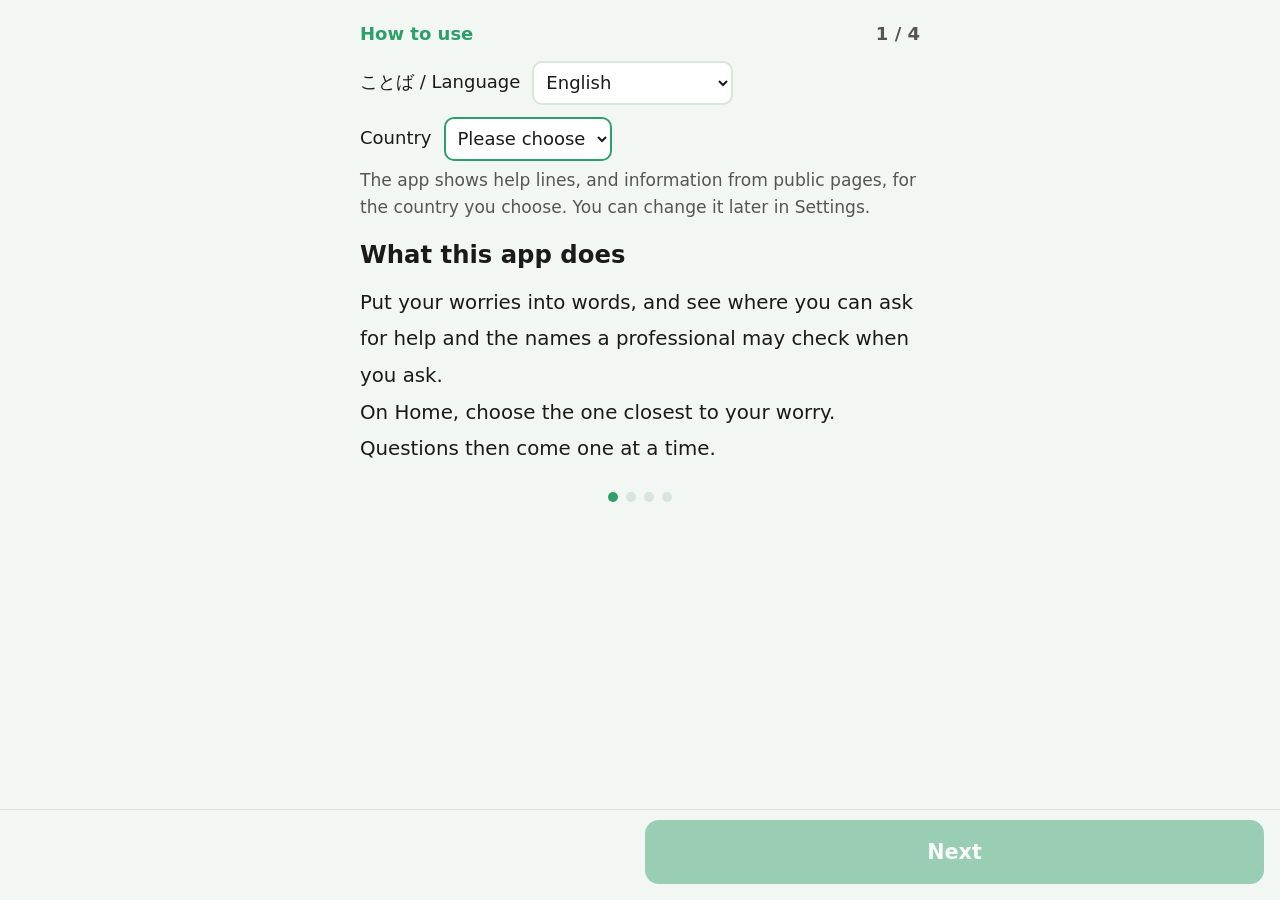
==== index.html @ af81866e "0.9.8: ブラジル(pt+en)を足す" ====
<!DOCTYPE html>
<html lang="ja">
<head>
<meta charset="UTF-8">
<meta name="viewport" content="width=device-width, initial-scale=1, viewport-fit=cover">
<meta name="theme-color" content="#3a8fb7">
<title>困りごとから相談へ・そよぎ</title>
<meta name="description" content="困りごとを言葉にして、相談先と、相談のときに確かめることがある名前を見る道具。診断はしません。端末内のみ・オフライン・登録なし・広告なし。">
<link rel="manifest" href="manifest.json">
<link rel="icon" href="icons/icon-192.png">
<link rel="apple-touch-icon" href="icons/icon-192.png">
<link rel="stylesheet" href="style.css">
</head>
<body class="fs0">
<header id="hd">
  <div id="hd-title">困りごとから相談へ・そよぎ</div>
  <div id="hd-right">
    <div id="lang-wrap">
      <span class="lang-label">Language</span>
      <select id="set-lang" aria-label="Language 言語">
        <option value="ja">日本語</option>
        <option value="en">English</option>
        <option value="fr">Français</option>
        <option value="de">Deutsch</option>
        <option value="es">Español</option>
        <option value="nl">Nederlands</option>
        <option value="ko">한국어</option>
        <option value="zh">繁體中文</option>
        <option value="it">Italiano</option>
        <option value="sv">Svenska</option>
        <option value="pt">Português (Brasil)</option>
      </select>
    </div>
  </div>
</header>

<main id="main">

  <!-- ホーム「えらぶ」(screens/home.js が描く) -->
  <section id="scr-home" class="screen" data-scr="home"></section>
  <!-- 名前のてびき / 相談先 / 知っておきたいこと(ナビ) -->
  <section id="scr-names" class="screen hidden" data-scr="names"></section>
  <section id="scr-madoguchi" class="screen hidden" data-scr="madoguchi"></section>
  <section id="scr-learn" class="screen hidden" data-scr="learn"></section>
  <!-- まとまりの問いと結果(サブ画面・ナビに出さない。screens/flow.js) -->
  <section id="scr-flow" class="screen hidden" data-scr="flow"></section>

  <!-- BUILDER: 画面を足すときは
       <section id="scr-<id>" class="screen hidden" data-scr="<id>"></section>
       を追加し、screens/<id>.js で window.SCREENS.register('<id>', { render(container, api){...} }) する。
       ナビは下の #navbar に <button id="nav-<id>" class="nav-btn" data-scr="<id>"></button> を足す(合計6個まで)。
       i18n.js の nav.<id> にラベルを入れる(ja と en の両方)。sw.js の ASSETS にも screens/<id>.js を足す。 -->

  <!-- せってい(共通シェル。文言は app.js の I18N_MAP が入れる) -->
  <section id="scr-set" class="screen hidden" data-scr="set">
    <h2 id="set-h-normal" class="sec-h"></h2>
    <!-- 国(SPEC_V1 第9節・多国籍版)。国が1つだけのときは app.js が隠す。選択肢は app.js の fillCountrySel -->
    <div id="set-country-row" class="set-row"><span id="lbl-country"></span><select id="set-country" class="set-sel"></select></div>
    <div class="set-row"><span id="lbl-fs"></span><button id="btn-fs" class="set-btn"></button></div>
    <div class="set-row"><span id="lbl-theme"></span><button id="btn-theme" class="set-btn"></button></div>
    <div class="set-row"><span id="lbl-bgm"></span><button id="btn-bgm" class="set-btn"></button></div>
    <div class="set-row"><span id="lbl-sound"></span><button id="btn-sound" class="set-btn"></button></div>

    <!-- BUILDER: アプリ固有の設定行はここに足す(id は set-app-* で) -->
    <div id="set-app-rows"></div>
    <!-- はじめての つかいかた を もう一度(app.js openGuide・GUIDE_AGAIN=false なら隠す) -->
    <div id="set-guide-row" class="set-row"><span id="lbl-guide"></span><button id="btn-guide" class="set-btn"></button></div>

    <h2 id="set-h-backup" class="sec-h"></h2>
    <p id="bk-hint" class="hint"></p>
    <div class="bk-row">
      <button id="bk-export" class="set-btn"></button>
      <button id="bk-import" class="set-btn"></button>
    </div>
    <input id="bk-file" type="file" accept="application/json,.json" class="hidden">

    <p id="set-note" class="hint"></p>
    <p class="credit"><a id="link-privacy" href="privacy.html"></a></p>
    <p class="credit"><a id="about-credit" href="https://soudansoyogi.com/" target="_blank" rel="noopener"></a></p>
    <p id="about-ver" class="credit"></p>
  </section>

</main>

<nav id="navbar">
  <button id="nav-home" class="nav-btn active" data-scr="home"></button>
  <button id="nav-names" class="nav-btn" data-scr="names"></button>
  <button id="nav-madoguchi" class="nav-btn" data-scr="madoguchi"></button>
  <button id="nav-learn" class="nav-btn" data-scr="learn"></button>
  <button id="nav-set" class="nav-btn" data-scr="set"></button>
</nav>

<div id="toast" class="toast"></div>

<script src="audio.js"></script>
<script src="tap.js"></script>
<script src="i18n.js"></script>
<script src="data.js"></script>
<script src="photo.js"></script>
<script src="screens/router.js"></script>
<script src="screens/ui.js"></script>
<script src="screens/home.js"></script>
<script src="screens/flow.js"></script>
<script src="screens/names.js"></script>
<script src="screens/madoguchi.js"></script>
<script src="screens/learn.js"></script>
<script src="app.js"></script>
</body>
</html>
---- style.css ----
/* 困りごとから相談へ・そよぎ スタイル(そよぎアプリ・キット v1)
   ・そよぎブランド4色(明るい緑/水色/白/黒) = 4テーマ(body data-theme)
   ・シェルは縦フレックス(ヘッダー=上固定 / #main=スクロール / ナビ=下固定)。100dvh・特大文字でも下端まで届く
   ・大人の尊厳を保つ落ち着いたトーン。機能色のみ。でか文字・大ボタン(44px以上)・.pressing の沈み込み(tap.js連動)
   ・targetSdk36(エッジtoエッジ)のため上下左右に env(safe-area-inset-*)。画面の上下端に余白を持つ */
:root{
  --brand:#2e9e6b;
  --bg:#f2f7f3;
  --ink:#1a1a1a;
  --card:#ffffff;
  --line:#d7e5da;
  --sub:#555;
  --alert:#d43f3f;
  --ok:#2e9e6b;
}
body[data-theme="aqua"]{ --brand:#2b8fb5; --bg:#eff7fa; --line:#cfe5ee; }
body[data-theme="white"]{ --brand:#3d8a63; --bg:#ffffff; --card:#f7f9f8; --line:#e2e6e4; }
body[data-theme="dark"]{
  --brand:#43c08a; --bg:#191d1b; --card:#242a27; --ink:#f2f2f2; --line:#3a423e; --sub:#b5bdb8;
}

*{ box-sizing:border-box; -webkit-tap-highlight-color:transparent; }
html,body{ margin:0; }
body{
  font-family:"Hiragino Sans","Yu Gothic UI","Noto Sans JP",system-ui,sans-serif;
  background:var(--bg); color:var(--ink);
  line-height:1.6;
  height:100vh; height:100dvh;
  display:flex; flex-direction:column;
  overflow:hidden;
  -webkit-touch-callout:none;
}
/* 繁體中文は日本語のフォントで出すと字形が日本式になる(「說」「骨」など)。台湾の字形のフォントを先に置く(SPEC_V1 第16節) */
html[lang^="zh"] body{
  font-family:"PingFang TC","Microsoft JhengHei","Noto Sans TC","Noto Sans CJK TC","Source Han Sans TC",system-ui,sans-serif;
}
body.fs0{ font-size:18px; }
body.fs1{ font-size:21px; }
body.fs2{ font-size:25px; }

/* ======== ヘッダー(chromeは固定19px=fs2でも肥大させない) ======== */
header#hd{
  background:var(--brand); color:#fff;
  padding:calc(12px + env(safe-area-inset-top)) max(16px, env(safe-area-inset-right)) 12px max(16px, env(safe-area-inset-left));
  font-weight:700; font-size:19px;
  display:flex; align-items:center; justify-content:space-between; gap:14px;
  flex-shrink:0; overflow:hidden;
  min-height:calc(72px + env(safe-area-inset-top));
}
#hd-title{ flex:1; min-width:2.5em; overflow:hidden; text-overflow:ellipsis; white-space:nowrap; }
#hd-right{ display:flex; align-items:flex-end; gap:14px; flex-shrink:0; }
#lang-wrap{ display:flex; flex-direction:column; align-items:center; gap:3px; flex-shrink:0; }
.lang-label{ font-size:.55em; font-weight:700; color:#fff; line-height:1; letter-spacing:.02em; }
#hd #set-lang{
  min-height:44px; font-size:.95em; font-family:inherit;
  border:none; border-radius:8px; padding:2px 6px;
  background:#fff; color:#1a1a1a;
}
.hd-btn{
  min-height:44px; min-width:44px; padding:0 10px;
  border:none; border-radius:8px; background:rgba(255,255,255,.22); color:#fff;
  font-size:1em; font-family:inherit; font-weight:700;
}

/* ======== 本文(ここだけスクロール) ======== */
#main{
  flex:1 1 auto; min-height:0; overflow-y:auto;
  -webkit-overflow-scrolling:touch;
  width:100%; max-width:680px; margin:0 auto;
  padding:16px max(16px, env(safe-area-inset-right)) 24px max(16px, env(safe-area-inset-left));
}
.screen.hidden, .hidden, [hidden]{ display:none !important; }
.scr-title{ font-size:1.3em; margin:0 0 10px; }
.sec-h{ font-size:1.05em; margin:24px 0 8px; }
.hint{ color:var(--sub); font-size:.92em; }
.note{
  background:var(--card); border:1.5px solid var(--brand); border-radius:10px;
  padding:10px 12px; color:var(--ink); font-size:.95em; margin:0 0 10px;
}
.tagline{ font-weight:700; margin:4px 0 14px; }

/* ======== 共通部品 ======== */
.big-btn{
  display:flex; align-items:center; gap:16px; width:100%; font-size:1em;
  min-height:76px; padding:14px 20px; margin:0 0 14px;
  border:2px solid var(--brand); background:var(--card); color:var(--ink);
  border-radius:18px; font-family:inherit; text-align:left;
}
.big-btn .ico{ font-size:1.9em; line-height:1; flex:none; width:1.5em; text-align:center; }
.big-btn .lbl{ font-size:1.2em; font-weight:700; }
.big-btn.primary{ background:var(--brand); color:#fff; }
.big-btn.alert{ border-color:var(--alert); }
.big-btn.huge{ min-height:40vh; min-height:40dvh; justify-content:center; text-align:center; font-size:1.3em; }
.grid2{ display:grid; grid-template-columns:1fr 1fr; gap:12px; }
.grid2 .big-btn{ flex-direction:column; justify-content:center; text-align:center; margin:0; min-height:120px; }
.card{
  background:var(--card); border:2px solid var(--line); border-radius:16px;
  padding:12px 14px; margin:0 0 12px;
}
.card.tappable{ border-color:var(--brand); }
.row{ display:flex; align-items:center; gap:10px; }
.row.between{ justify-content:space-between; }
.btn{
  min-height:52px; min-width:52px; padding:0 18px;
  display:inline-flex; align-items:center; justify-content:center; gap:8px;
  border:2px solid var(--line); background:var(--card); color:var(--ink);
  border-radius:14px; font-family:inherit; font-size:1em; font-weight:700;
}
.btn.primary{ border-color:var(--brand); background:var(--brand); color:#fff; }
.btn.danger{ border-color:#cc3b30; color:#cc3b30; }
body[data-theme="dark"] .btn.danger{ border-color:#ef9a9a; color:#ef9a9a; }
.btn.wide{ width:100%; }
.btn-row{ display:flex; gap:10px; flex-wrap:wrap; margin:10px 0; }
.btn-row .btn{ flex:1; }
.field{ margin:12px 0; }
.field label{ display:block; font-weight:700; margin:0 0 4px; }
.field input[type="text"], .field input[type="number"], .field input[type="date"], .field input[type="time"], .field textarea, .field select{
  width:100%; font-size:1em; font-family:inherit;
  padding:10px; border:2px solid var(--line); border-radius:10px;
  background:var(--card); color:var(--ink);
}
.field textarea{ resize:vertical; min-height:2.6em; }
.list{ margin:0; padding:0; list-style:none; }
.list li{
  background:var(--card); border:2px solid var(--line); border-radius:12px;
  padding:10px 12px; margin:0 0 8px; min-height:52px;
  display:flex; align-items:center; gap:10px;
}
.list li .grow{ flex:1; min-width:0; overflow-wrap:anywhere; }
.chips{ display:flex; flex-wrap:wrap; gap:8px; }
.chip{
  min-height:44px; padding:6px 14px; border-radius:999px;
  border:2px solid var(--line); background:var(--card); color:var(--ink);
  font-family:inherit; font-size:.95em; font-weight:700;
}
.chip.on{ border-color:var(--brand); background:var(--brand); color:#fff; }
.empty{ color:var(--sub); text-align:center; padding:20px 8px; }
.photo-thumb{ width:64px; height:64px; object-fit:cover; border-radius:10px; background:var(--bg); flex:none; }
.photo-big{ width:100%; max-width:min(90vw,420px); aspect-ratio:1/1; object-fit:contain; border-radius:16px; background:var(--card); border:2px solid var(--line); display:block; margin:0 auto; }

/* ======== でか文字・見せる(全画面) ======== */
.ov{
  position:fixed; inset:0; z-index:300; background:var(--bg); color:var(--ink);
  overflow-y:auto; -webkit-overflow-scrolling:touch;
  padding:calc(20px + env(safe-area-inset-top)) max(16px, env(safe-area-inset-right))
          calc(96px + env(safe-area-inset-bottom)) max(16px, env(safe-area-inset-left));
}
.ov.show-white{ background:#fff; color:#1a1a1a; }
.ov.show-black{ background:#000; color:#fff; }
.ov-close{
  position:fixed; min-height:64px; z-index:301;
  bottom:calc(16px + env(safe-area-inset-bottom));
  left:max(16px, env(safe-area-inset-left)); right:max(16px, env(safe-area-inset-right));
  background:var(--brand); color:#fff; border:none; border-radius:12px;
  font-size:1.2em; font-weight:700; font-family:inherit;
}
.show-head{ font-size:1.3em; font-weight:800; border:3px solid var(--brand); border-radius:12px; padding:12px; text-align:center; }
.show-block{ margin-top:18px; }
.show-label{ font-size:.9em; color:var(--sub); font-weight:700; }
.show-value{ font-size:1.9em; font-weight:800; line-height:1.35; background:var(--card); border-radius:10px; padding:10px 12px; overflow-wrap:anywhere; }
.step-text{ font-size:2em; font-weight:800; line-height:1.4; text-align:center; margin:12vh 0 24px; overflow-wrap:anywhere; }
.call-btn{
  display:block; margin-top:10px; min-height:64px; line-height:64px;
  background:#2e9e6b; color:#fff; text-align:center;
  font-size:1.3em; font-weight:800; border-radius:12px; text-decoration:none;
}

/* ======== せってい ======== */
.set-row{
  display:flex; justify-content:space-between; align-items:center;
  min-height:56px; gap:12px; border-bottom:1px solid var(--line);
}
.set-btn{
  min-width:120px; min-height:48px; font-size:1em; font-family:inherit;
  border:2px solid var(--brand); background:var(--card); color:var(--ink);
  border-radius:10px;
}
select{ min-height:48px; font-size:1em; font-family:inherit; }
.bk-row{ display:flex; gap:12px; }
.bk-row .set-btn{ flex:1; }
input[type="file"].hidden{ display:none; }
.credit{ color:var(--sub); margin-top:20px; text-align:center; }
.credit a{ color:var(--brand); text-decoration:underline; display:inline-block; padding:8px 4px; }

/* ======== ナビ(下固定・最大6) ======== */
#navbar{
  flex-shrink:0; display:flex;
  background:var(--card); border-top:2px solid var(--line);
  padding-bottom:max(6px, env(safe-area-inset-bottom));
  padding-left:env(safe-area-inset-left); padding-right:env(safe-area-inset-right);
}
.nav-btn{
  flex:1; min-height:64px; min-width:44px; border:none; background:none;
  font-size:clamp(12px, 3.6vw, 16px); line-height:1.25; word-break:keep-all; font-weight:700; font-family:inherit; color:var(--sub);
  border-top:4px solid transparent; padding:4px 2px;
}
.nav-btn.active{ color:var(--brand); border-top-color:var(--brand); }
.nav-btn.hidden{ display:none; }

/* tap.js の押下フィードバック */
.pressing{ transform:scale(.97); filter:brightness(.92); }

/* アプリの中の確かめの窓(app.js askBox・Play版だけ・2026-09-29)。重ねた画面・写真の切りとりより上、トーストより下 */
.ov.ask-ov{
  z-index:360; background:rgba(0,0,0,.55); display:flex; align-items:center; justify-content:center;
  padding:calc(16px + env(safe-area-inset-top)) max(16px, env(safe-area-inset-right))
          calc(16px + env(safe-area-inset-bottom)) max(16px, env(safe-area-inset-left));
}
.ask-box{ background:var(--card); color:var(--ink); border:2px solid var(--line); border-radius:16px; padding:20px 16px 16px; width:min(100%, 460px); max-height:100%; overflow-y:auto; }
.ask-msg{ font-size:1.15em; font-weight:700; line-height:1.55; margin:0 0 18px; word-break:keep-all; overflow-wrap:anywhere; white-space:pre-wrap; }   /* 分かち書きの空白で折る(語の途中で切らない) */
.ask-row{ display:flex; flex-wrap:wrap; gap:10px; }
.ask-row .btn{ flex:1 1 7em; min-height:56px; font-size:1.1em; }

/* トースト */
.toast{
  position:fixed; bottom:calc(96px + env(safe-area-inset-bottom)); left:50%; transform:translateX(-50%);
  background:#333; color:#fff; padding:10px 18px; border-radius:999px;
  opacity:0; transition:opacity .25s; pointer-events:none; z-index:400; max-width:88%; width:max-content;
}
.toast.show{ opacity:1; }

/* ======== 写真の取り込みとトリミング(photo.js) ======== */
.photo-ov{
  position:fixed; inset:0; z-index:350; background:var(--bg); color:var(--ink);
  display:flex; flex-direction:column; align-items:center; overflow-y:auto;
  padding:calc(20px + env(safe-area-inset-top)) 16px calc(24px + env(safe-area-inset-bottom));
}
.photo-ov-title{ font-size:1.18em; font-weight:700; margin:0 0 6px; text-align:center; }
.photo-ov-hint{ color:var(--sub); font-size:.92em; text-align:center; margin:0 0 14px; max-width:22em; }
.photo-crop-canvas{
  width:min(80vw,300px); height:min(80vw,300px); max-width:300px; max-height:300px;
  border-radius:12px; border:2px solid var(--brand); background:#000; touch-action:none; display:block;
}
.photo-dpad{ display:grid; grid-template-columns:repeat(3,52px); grid-template-rows:repeat(3,52px); gap:6px; margin:14px 0 6px; justify-content:center; }
.photo-nudge{ min-width:52px; min-height:52px; border:2px solid var(--line); background:var(--card); color:var(--ink); border-radius:12px; font-size:1.2em; font-family:inherit; }
.photo-nudge.spacer{ border:none; background:none; }
.photo-zoom-row{ display:flex; align-items:center; gap:10px; width:100%; max-width:340px; margin:8px 0 2px; }
.photo-zoom-row input[type="range"]{ flex:1; min-height:44px; accent-color:var(--brand); }
.photo-row{ display:flex; gap:12px; justify-content:center; flex-wrap:wrap; width:100%; max-width:420px; margin-top:12px; }
.photo-file{ display:none; }

/* ======== このアプリの画面(screens/*.js・2026-10-17)。🔴 はじめての つかいかた の節より前に置く ======== */
.crisis-btn{ justify-content:center; text-align:center; min-height:64px; border-width:3px; }
.crisis-btn .lbl{ font-size:1.1em; }
.groups{ margin:0 0 6px; }
.group-btn{ flex-direction:column; align-items:flex-start; gap:2px; min-height:64px; padding:12px 18px; margin:0 0 10px; }
.group-btn .lbl, .other-btn .lbl{ font-size:1.08em; overflow-wrap:anywhere; word-break:keep-all; }
.group-btn .sub{ font-size:.85em; color:var(--sub); font-weight:400; overflow-wrap:anywhere; }
.group-btn.soon{ border-style:dashed; border-color:var(--line); color:var(--sub); }
.other-btn{ min-height:64px; border-color:var(--line); }
.flow-top{ display:flex; justify-content:space-between; align-items:center; gap:10px; margin:0 0 6px; }
.flow-step{ color:var(--sub); font-weight:700; margin:0 0 6px; }
.flow-top .flow-step{ margin:0; }
.flow-top .btn{ min-height:44px; }
.flow-group{ color:var(--sub); font-size:.92em; margin:0 0 4px; }
.q-h{ font-size:1.2em; line-height:1.5; margin:8px 0 12px; word-break:keep-all; overflow-wrap:anywhere; }
.opts{ margin:0 0 8px; }
.opt-btn{
  display:block; width:100%; min-height:52px; padding:10px 14px; margin:0 0 10px;
  border:2px solid var(--line); border-radius:14px; background:var(--card); color:var(--ink);
  font-family:inherit; font-size:1em; font-weight:700; text-align:left; line-height:1.5; overflow-wrap:anywhere;
}
.opt-btn::before{ content:'\25CB\00A0'; color:var(--sub); }
.opt-btn.on{ border-color:var(--brand); box-shadow:inset 0 0 0 2px var(--brand); }
.opt-btn.on::before{ content:'\2713\00A0'; color:var(--brand); }
.say-card{ background:var(--card); border:2px solid var(--brand); border-radius:16px; padding:14px; margin:0 0 12px; }
.card-lang{ margin:0 0 10px; }   /* 国の 主な ことばで 見せる(多国籍版) */
.say-row{ margin:0 0 12px; }
.say-row:last-child{ margin-bottom:0; }
.say-label{ font-size:.9em; color:var(--sub); font-weight:700; }
.say-value{ white-space:pre-line; overflow-wrap:anywhere; }
.meyasu-text{ margin:6px 0 2px; overflow-wrap:anywhere; }
.ans-line{ margin:4px 0; }
.sec-h.first{ margin-top:0; }
.win-name{ font-size:1.1em; margin:0 0 4px; }
.win-desc, .win-hours, .win-url{ margin:4px 0; overflow-wrap:anywhere; }
.win-hours{ color:var(--sub); }
.src{ font-size:.85em; color:var(--sub); margin:6px 0 0; overflow-wrap:anywhere; }
.src-head{ font-size:.85em; font-weight:700; color:var(--sub); margin:12px 0 0; }
.url-link{ display:inline-block; min-height:44px; padding:10px 2px; color:var(--brand); text-decoration:underline; overflow-wrap:anywhere; }
.url-text{ overflow-wrap:anywhere; }
.copy-mini{ min-height:44px; min-width:44px; padding:0 12px; margin:0 6px; font-size:.95em; vertical-align:middle; }
.names-list li{ display:block; }
.names-name{ font-weight:800; font-size:1.05em; }
.names-why{ margin:4px 0 0; overflow-wrap:anywhere; }
.names-how{ margin:12px 0 0; overflow-wrap:anywhere; }
.names-not-here{ margin:10px 0; }
.learn-h{ font-size:1.2em; line-height:1.5; margin:0 0 10px; word-break:keep-all; overflow-wrap:anywhere; }
.learn-body{ white-space:pre-line; word-break:keep-all; overflow-wrap:anywhere; }   /* 分かち書きの空白で折る(「ほし/い」のように語の途中で切らない・2026-10-17) */
.btn.learn-link{ justify-content:flex-start; text-align:left; padding:10px 18px; line-height:1.5; word-break:keep-all; overflow-wrap:anywhere; margin:0 0 10px; }   /* 結果③の「…を 読む」(長い見出しを分かち書きの空白で折る) */
.learn-lead{ margin:0 0 10px; word-break:keep-all; overflow-wrap:anywhere; }   /* その上の一行(枠なし=すぐ上の「疑う 材料に しないで」の枠と並べて注意に見せない) */
.ov-body{ width:min(100%, 640px); margin:0 auto; overflow-wrap:anywhere; }
.crisis-h{ font-size:1.4em; margin:0 0 14px; }
.crisis-ov .win-name{ font-size:1.3em; }
/* 見せる画面は どのテーマでも白地に黒(くろ テーマの --card のままだと字が読めない) */
.ov.show-white{ --card:#f2f2f2; --ink:#1a1a1a; --sub:#555; --line:#d9d9d9; }

/* はじめての つかいかた(app.js openGuide・2026-09-30)。🔴この節はファイルの最後に置く(patch_guide.js がここから最後までを写す)。
   ほかの重ねた画面より上・確かめの窓より下。ボタンは下に固定した帯(地の色つき=長いページでも本文が透けない) */
.ov.guide-ov{ z-index:350; padding-bottom:calc(128px + env(safe-area-inset-bottom)); }
.guide-box{ width:min(100%, 560px); margin:0 auto; }
.guide-top{ display:flex; justify-content:space-between; align-items:baseline; gap:12px; }
.guide-title{ margin:0; font-weight:800; color:var(--brand-ink, var(--brand)); }
.guide-step{ margin:0; color:var(--sub); font-weight:700; white-space:nowrap; unicode-bidi:isolate; }   /* 向きは app.js が dir で決める(ar で「8 / 1」にしない) */
.guide-lang{ display:flex; align-items:center; flex-wrap:wrap; gap:8px 12px; margin:12px 0 0; }
.guide-lang select{ min-height:44px; font-size:1em; font-family:inherit; border:2px solid var(--line); border-radius:10px; background:var(--card); color:var(--ink); padding:2px 8px; }
/* 国(SPEC_V1 第9節): 選ぶまで「つぎ」は押せない見た目に。せっていの select は set-btn と同じ大きさ */
.guide-country select{ border-color:var(--brand); }
.guide-country-note{ color:var(--sub); font-size:.95em; line-height:1.6; margin:6px 0 0; }
.guide-next:disabled{ opacity:.45; }
.set-sel{ min-width:120px; min-height:48px; font-size:1em; font-family:inherit; border:2px solid var(--brand); background:var(--card); color:var(--ink); border-radius:10px; padding:2px 8px; }
.guide-h{ font-size:1.35em; line-height:1.45; margin:16px 0 12px; word-break:keep-all; overflow-wrap:anywhere; }
.guide-p{ font-size:1.1em; line-height:1.85; margin:0; white-space:pre-line; word-break:keep-all; overflow-wrap:anywhere; }
.guide-dots{ display:flex; justify-content:center; flex-wrap:wrap; gap:8px; margin:24px 0 0; }
.guide-dot{ width:10px; height:10px; border-radius:50%; background:var(--line); }
.guide-dot.on{ background:var(--brand); }
.guide-row{
  position:fixed; z-index:351; display:flex; gap:10px; left:0; right:0; bottom:0;
  padding:10px max(16px, env(safe-area-inset-right)) calc(16px + env(safe-area-inset-bottom)) max(16px, env(safe-area-inset-left));
  background:var(--bg); border-top:1px solid var(--line);
}
.guide-row .btn{ flex:1 1 0; min-width:0; min-height:64px; font-size:1.15em; }
/* ドイツ語の長い語(Aufmerksamkeitsdefizit- など)を、文字の途中でなくハイフンで折る(app.js が <html lang> を画面のことばにする・D00 B11) */
html[lang="de"] body{ -webkit-hyphens:auto; hyphens:auto; }
/* 中国語(繁體)は語の間に空白が無いので、keep-all のままだと句読点の間が切れない一かたまりになる。ふつうの折り方に戻す(app.js が <html lang> を zh-Hant-TW にする) */
html[lang^="zh"] .nav-btn, html[lang^="zh"] .ask-msg, html[lang^="zh"] .group-btn .lbl, html[lang^="zh"] .other-btn .lbl, html[lang^="zh"] .q-h,
html[lang^="zh"] .learn-h, html[lang^="zh"] .learn-body, html[lang^="zh"] .btn.learn-link, html[lang^="zh"] .learn-lead, html[lang^="zh"] .guide-h, html[lang^="zh"] .guide-p{ word-break:normal; }
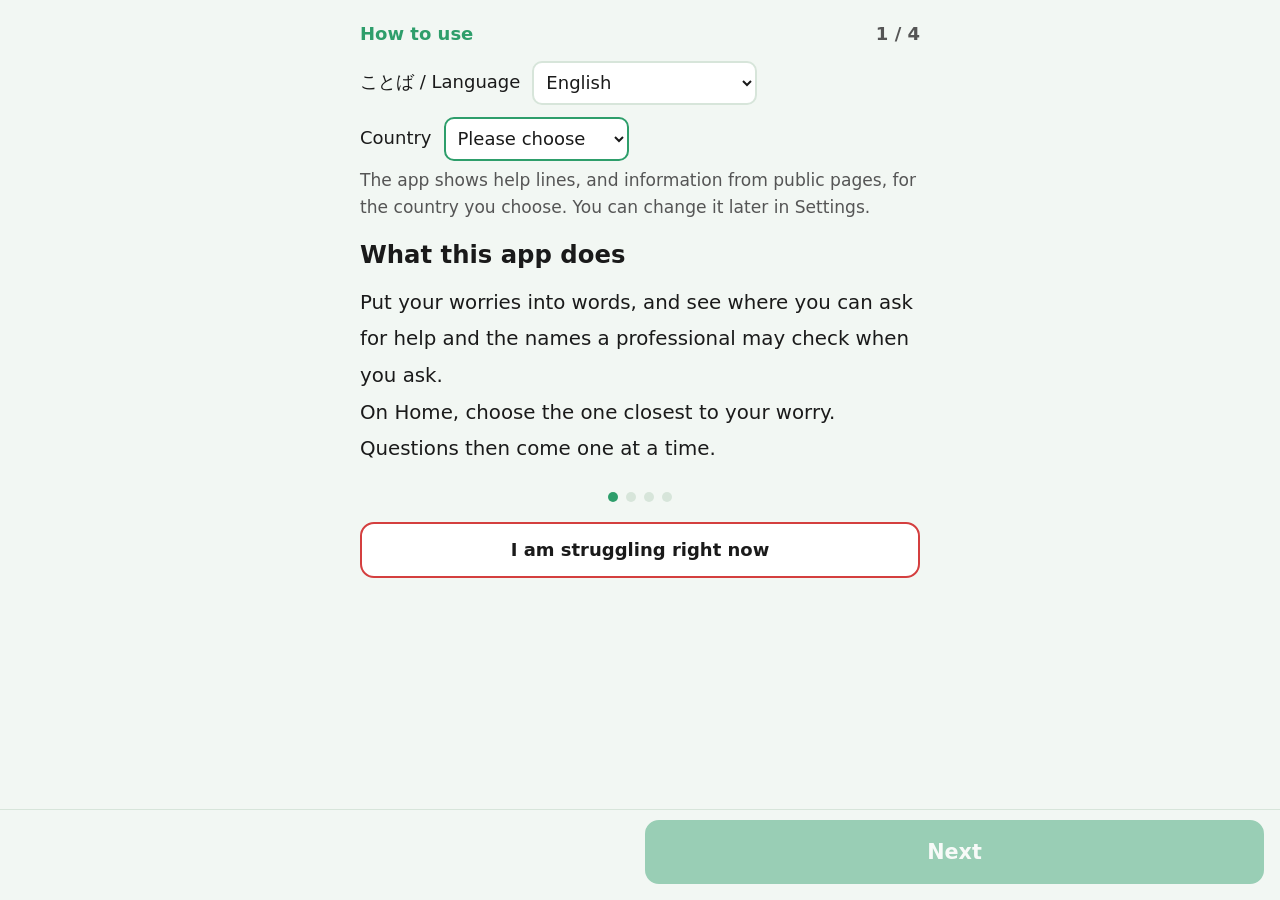
==== commit e9dfbbd5: "0.9.13: 20か国(アイルランド・オーストリア・カナダ・ポルトガル・メキシコを追加) Co-Authored-By: Claude Opus 5.5 <noreply@anthropic.com" ====
--- a/index.html
+++ b/index.html
@@ -22,13 +22,16 @@
         <option value="en">English</option>
         <option value="fr">Français</option>
         <option value="de">Deutsch</option>
-        <option value="es">Español</option>
+        <option value="es">Español (España)</option>
+        <option value="esmx">Español (México)</option>
         <option value="nl">Nederlands</option>
         <option value="ko">한국어</option>
         <option value="zh">繁體中文</option>
         <option value="it">Italiano</option>
         <option value="sv">Svenska</option>
         <option value="pt">Português (Brasil)</option>
+        <option value="ptpt">Português (Portugal)</option>
+        <option value="ar">العربية</option>
       </select>
     </div>
   </div>
--- a/style.css
+++ b/style.css
@@ -41,11 +41,11 @@
 /* ======== ヘッダー(chromeは固定19px=fs2でも肥大させない) ======== */
 header#hd{
   background:var(--brand); color:#fff;
-  padding:calc(12px + env(safe-area-inset-top)) max(16px, env(safe-area-inset-right)) 12px max(16px, env(safe-area-inset-left));
+  padding:calc(20px + env(safe-area-inset-top)) max(16px, env(safe-area-inset-right)) 12px max(16px, env(safe-area-inset-left));
   font-weight:700; font-size:19px;
   display:flex; align-items:center; justify-content:space-between; gap:14px;
   flex-shrink:0; overflow:hidden;
-  min-height:calc(72px + env(safe-area-inset-top));
+  min-height:calc(80px + env(safe-area-inset-top));
 }
 #hd-title{ flex:1; min-width:2.5em; overflow:hidden; text-overflow:ellipsis; white-space:nowrap; }
 #hd-right{ display:flex; align-items:flex-end; gap:14px; flex-shrink:0; }
@@ -325,3 +325,10 @@
 /* 中国語(繁體)は語の間に空白が無いので、keep-all のままだと句読点の間が切れない一かたまりになる。ふつうの折り方に戻す(app.js が <html lang> を zh-Hant-TW にする) */
 html[lang^="zh"] .nav-btn, html[lang^="zh"] .ask-msg, html[lang^="zh"] .group-btn .lbl, html[lang^="zh"] .other-btn .lbl, html[lang^="zh"] .q-h,
 html[lang^="zh"] .learn-h, html[lang^="zh"] .learn-body, html[lang^="zh"] .btn.learn-link, html[lang^="zh"] .learn-lead, html[lang^="zh"] .guide-h, html[lang^="zh"] .guide-p{ word-break:normal; }
+/* 案内の1ページ目の「いま つらいとき」(0.9.12): 案内の上に窓口の全画面を重ねる(案内 350・確かめの窓 360 の間) */
+.guide-urgent{ display:block; width:100%; margin:20px 0 0; min-height:56px; border:2px solid var(--alert); background:var(--card); color:var(--ink); font-weight:700; }
+.ov.crisis-ov.over-guide{ z-index:355; }
+/* 窓口の確認日が3か月を過ぎたときの強調(0.9.12) */
+.hint.stale .stale-note{ display:block; margin-top:4px; color:var(--ink); font-weight:800; }
+/* 見せる画面の よみあげるボタン(0.9.12・大きい文字のまま) */
+.say-ov .say-read{ display:block; width:100%; margin:18px 0 0; min-height:64px; font-size:1.2em; }
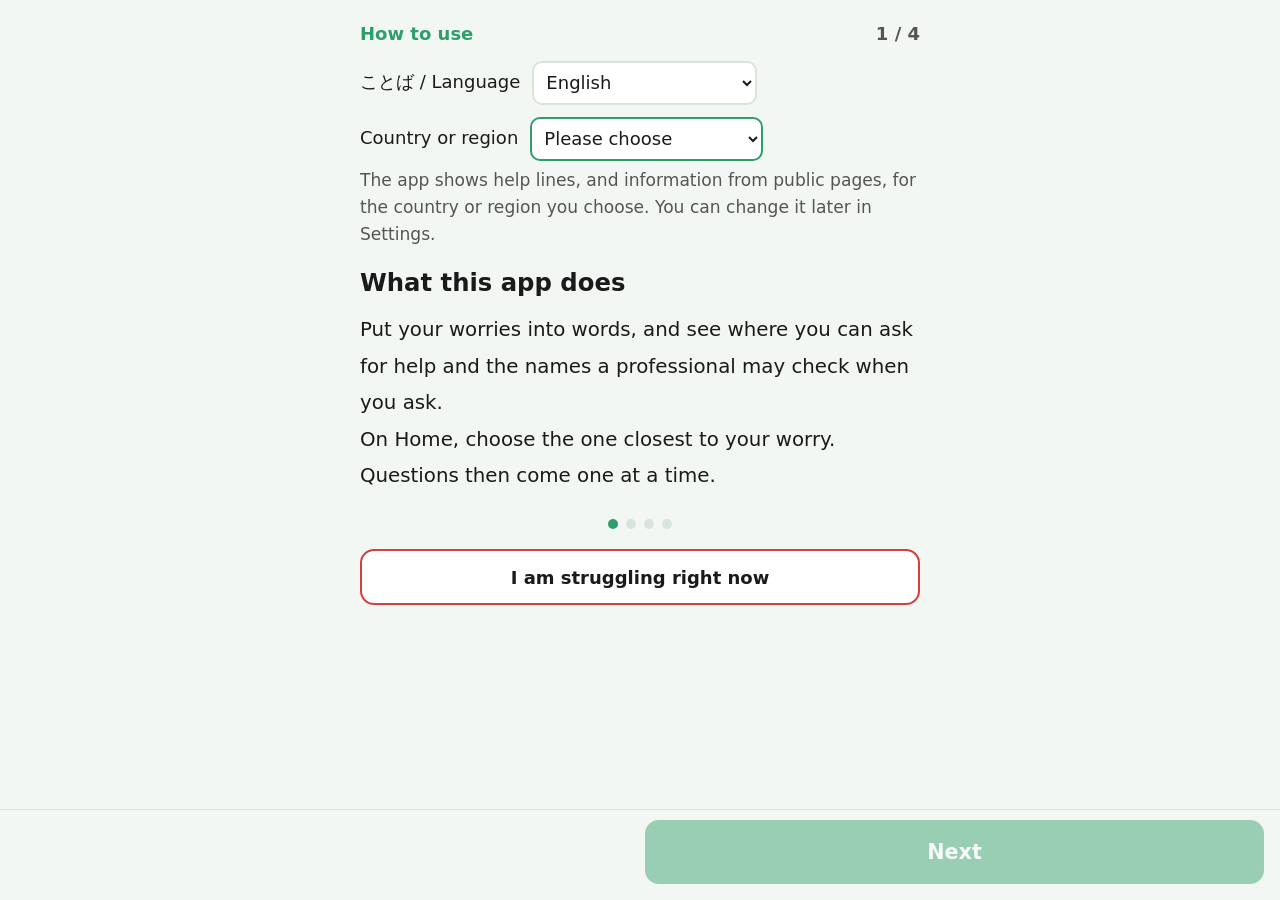
==== commit 6ccdb769: "0.9.15: Singapore, Hong Kong, United Arab Emirates and Chile Co-Authored-By: Claude Opus 5.5 <norepl" ====
--- a/index.html
+++ b/index.html
@@ -24,9 +24,11 @@
         <option value="de">Deutsch</option>
         <option value="es">Español (España)</option>
         <option value="esmx">Español (México)</option>
+        <option value="escl">Español (Chile)</option>
         <option value="nl">Nederlands</option>
         <option value="ko">한국어</option>
-        <option value="zh">繁體中文</option>
+        <option value="zh">繁體中文（臺灣）</option>
+        <option value="zhhk">繁體中文（香港）</option>
         <option value="it">Italiano</option>
         <option value="sv">Svenska</option>
         <option value="pt">Português (Brasil)</option>
--- a/style.css
+++ b/style.css
@@ -33,6 +33,10 @@
 /* 繁體中文は日本語のフォントで出すと字形が日本式になる(「說」「骨」など)。台湾の字形のフォントを先に置く(SPEC_V1 第16節) */
 html[lang^="zh"] body{
   font-family:"PingFang TC","Microsoft JhengHei","Noto Sans TC","Noto Sans CJK TC","Source Han Sans TC",system-ui,sans-serif;
+}
+/* 香港の繁體中文は香港の字形のフォントを先に(HK07 8-1) */
+html[lang="zh-Hant-HK"] body{
+  font-family:"PingFang HK","Microsoft JhengHei","Noto Sans HK","Noto Sans CJK HK","Source Han Sans HC",system-ui,sans-serif;
 }
 body.fs0{ font-size:18px; }
 body.fs1{ font-size:21px; }
